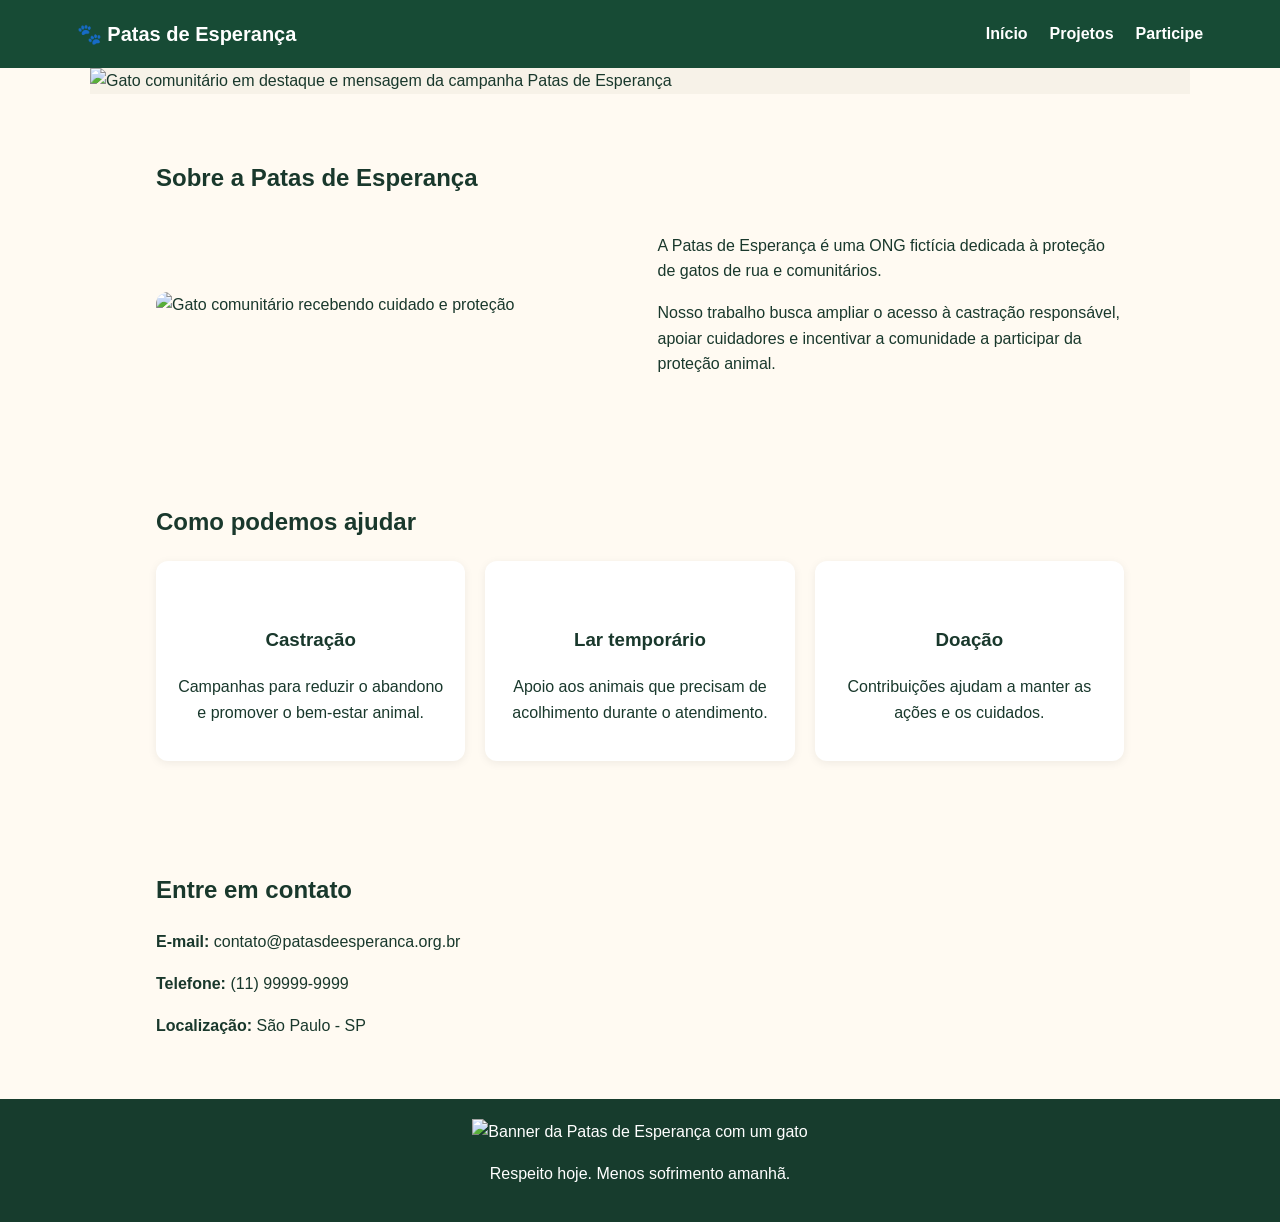
==== index.html @ e40b66d0 "Add files via upload" ====
<!DOCTYPE html>
<html lang="pt-BR">
<head>
<meta charset="UTF-8">
<meta name="viewport" content="width=device-width, initial-scale=1.0">
<title>Patas de Esperança | Início</title>
<link rel="stylesheet" href="style.css">
</head>
<body>
<header>
<nav aria-label="Navegação principal">
<a href="index.html" class="logo">🐾 Patas de Esperança</a>
<a href="index.html">Início</a>
<a href="projetos.html">Projetos</a>
<a href="cadastro.html">Participe</a>
</nav>
</header>

<main>
<section class="hero">
<img src="assets/banner-principal.png" alt="Gato comunitário em destaque e mensagem da campanha Patas de Esperança">
</section>

<section class="conteudo">
<h2>Sobre a Patas de Esperança</h2>
<div class="duas-colunas">
<img src="assets/sobre.png" alt="Gato comunitário recebendo cuidado e proteção">
<div>
<p>A Patas de Esperança é uma ONG fictícia dedicada à proteção de gatos de rua e comunitários.</p>
<p>Nosso trabalho busca ampliar o acesso à castração responsável, apoiar cuidadores e incentivar a comunidade a participar da proteção animal.</p>
</div>
</div>
</section>

<section class="conteudo">
<h2>Como podemos ajudar</h2>
<div class="cards">
<article><img src="assets/icone-castracao.png" alt=""><h3>Castração</h3><p>Campanhas para reduzir o abandono e promover o bem-estar animal.</p></article>
<article><img src="assets/icone-lar.png" alt=""><h3>Lar temporário</h3><p>Apoio aos animais que precisam de acolhimento durante o atendimento.</p></article>
<article><img src="assets/icone-doacao.png" alt=""><h3>Doação</h3><p>Contribuições ajudam a manter as ações e os cuidados.</p></article>
</div>
</section>

<section class="contato">
<h2>Entre em contato</h2>
<p><strong>E-mail:</strong> contato@patasdeesperanca.org.br</p>
<p><strong>Telefone:</strong> (11) 99999-9999</p>
<p><strong>Localização:</strong> São Paulo - SP</p>
</section>
</main>

<footer>
<img src="assets/footer.png" alt="Banner da Patas de Esperança com um gato">
<p>Respeito hoje. Menos sofrimento amanhã.</p>
</footer>
</body>
</html>
---- style.css ----
*{box-sizing:border-box}body{margin:0;font-family:Arial,sans-serif;line-height:1.6;color:#19382c;background:#fffaf2}header{background:#174b35;padding:18px 6%}nav{display:flex;gap:22px;align-items:center;flex-wrap:wrap}nav a{color:white;text-decoration:none;font-weight:bold}.logo{font-size:1.25rem;margin-right:auto}main{max-width:1100px;margin:auto}.hero{position:relative}.hero>img{width:100%;display:block}.hero-text{position:absolute;left:7%;top:20%;max-width:430px}.hero h1{font-size:2.7rem}.botao,button{display:inline-block;background:#1b7049;color:white;padding:12px 22px;border:0;border-radius:8px;text-decoration:none;font-weight:bold;cursor:pointer}.conteudo,.contato,.engajamento{padding:45px 6%}.duas-colunas,.projeto{display:grid;grid-template-columns:1fr 1fr;gap:35px;align-items:center}.duas-colunas img,.projeto img{max-width:100%;border-radius:12px}.cards{display:grid;grid-template-columns:repeat(3,1fr);gap:20px}.cards article{background:white;padding:20px;border-radius:12px;text-align:center;box-shadow:0 2px 10px #0001}.cards img{width:120px}.hero-menor img{width:100%;display:block}.projeto{padding:35px 6%}.engajamento{text-align:center;background:#edf4ed}.formulario{max-width:800px;padding:45px 20px}.formulario h1{text-align:center}form{background:white;padding:25px;border-radius:12px}fieldset{margin-bottom:25px;padding:20px;border:1px solid #b7cbbb;border-radius:8px}legend{font-weight:bold;padding:0 8px}label{display:block;margin-top:12px;font-weight:bold}input,select,textarea{width:100%;padding:11px;margin-top:5px;border:1px solid #aebdb3;border-radius:6px;font:inherit}button{margin-top:10px}footer{background:#173c2d;color:white;text-align:center;padding:20px}footer img{max-width:100%;height:auto}@media(max-width:700px){.hero-text{position:static;padding:20px}.hero h1{font-size:2rem}.duas-colunas,.projeto,.cards{grid-template-columns:1fr}.logo{width:100%;margin-right:0}}
.hero{background:#f7f2e8}.hero>img{width:100%;height:auto;display:block}
.intro-cadastro{display:grid;grid-template-columns:1fr 280px;gap:28px;align-items:center;background:#f1f3e6;padding:28px;border-radius:18px;margin-bottom:25px}
.intro-cadastro img{width:100%;border-radius:14px}
.intro-cadastro h1{font-size:2.5rem;margin-top:0}
@media(max-width:700px){.intro-cadastro{grid-template-columns:1fr}.intro-cadastro h1{font-size:2rem}}
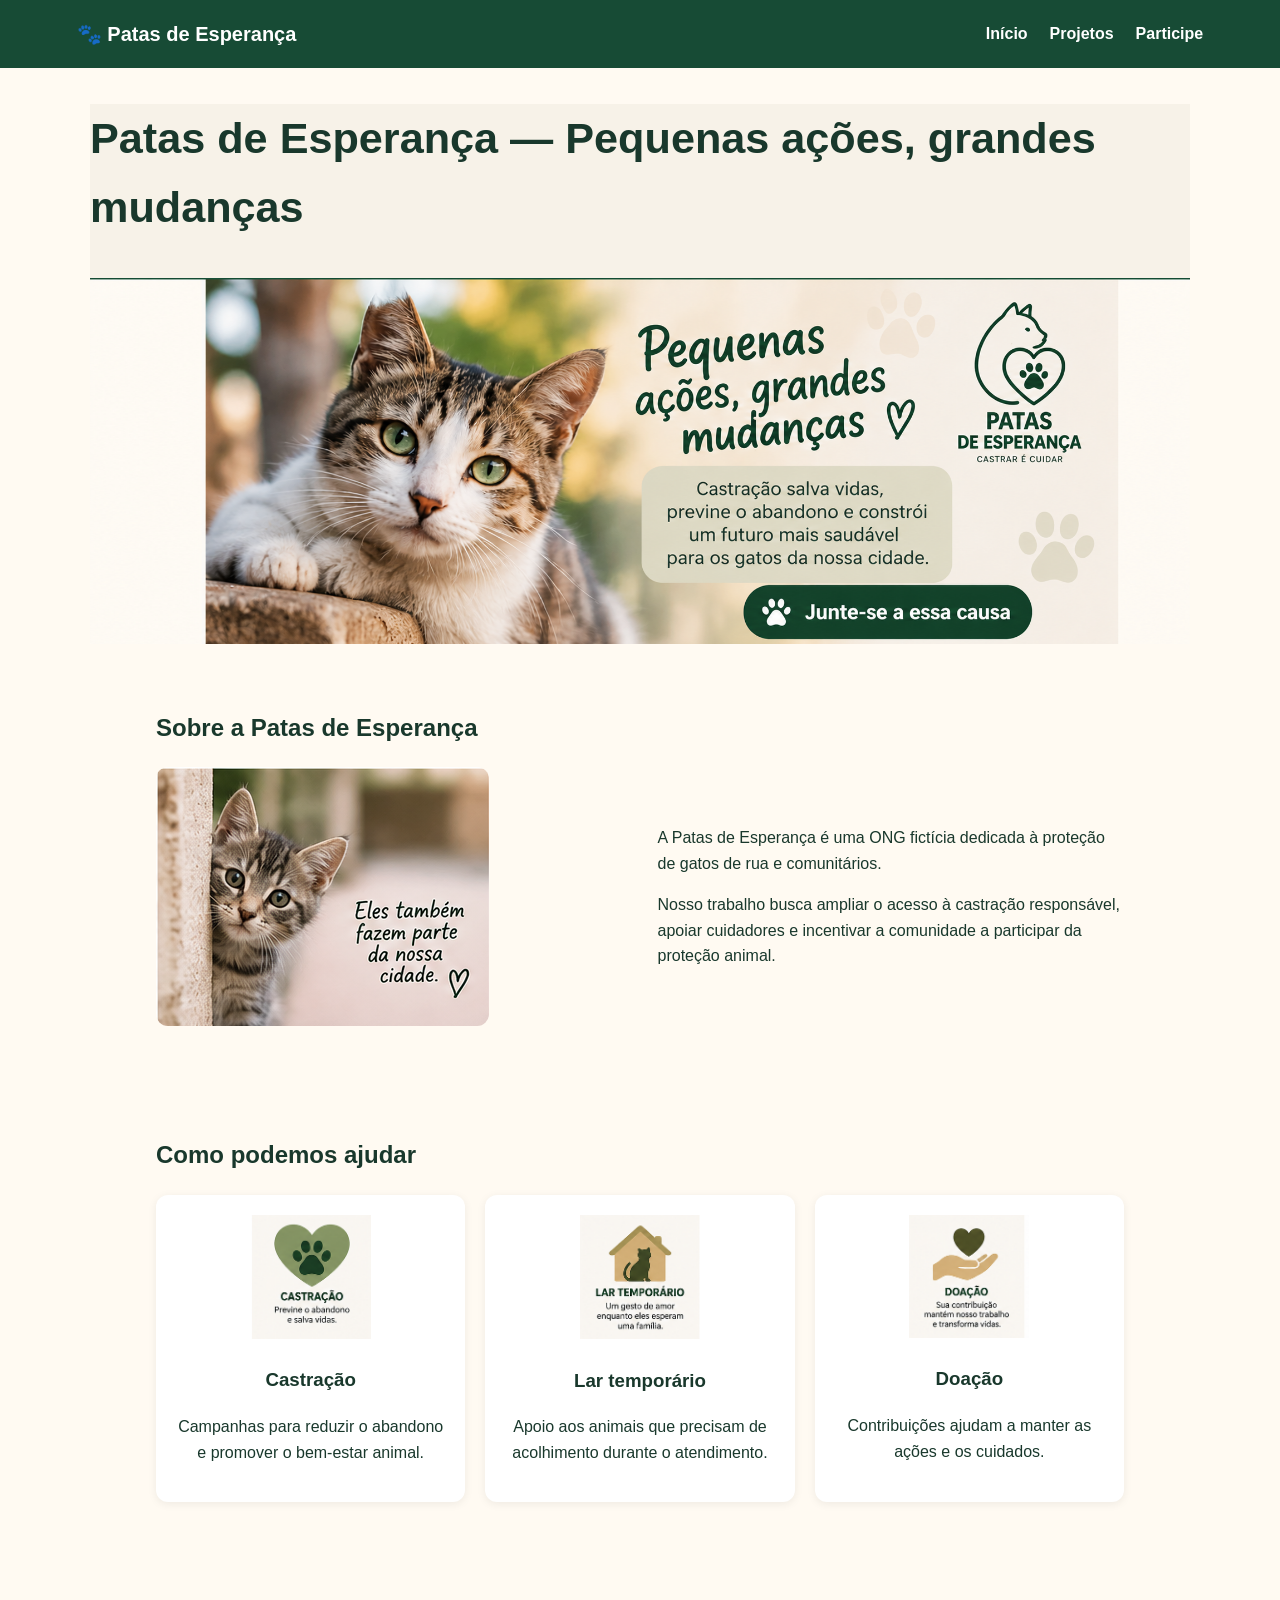
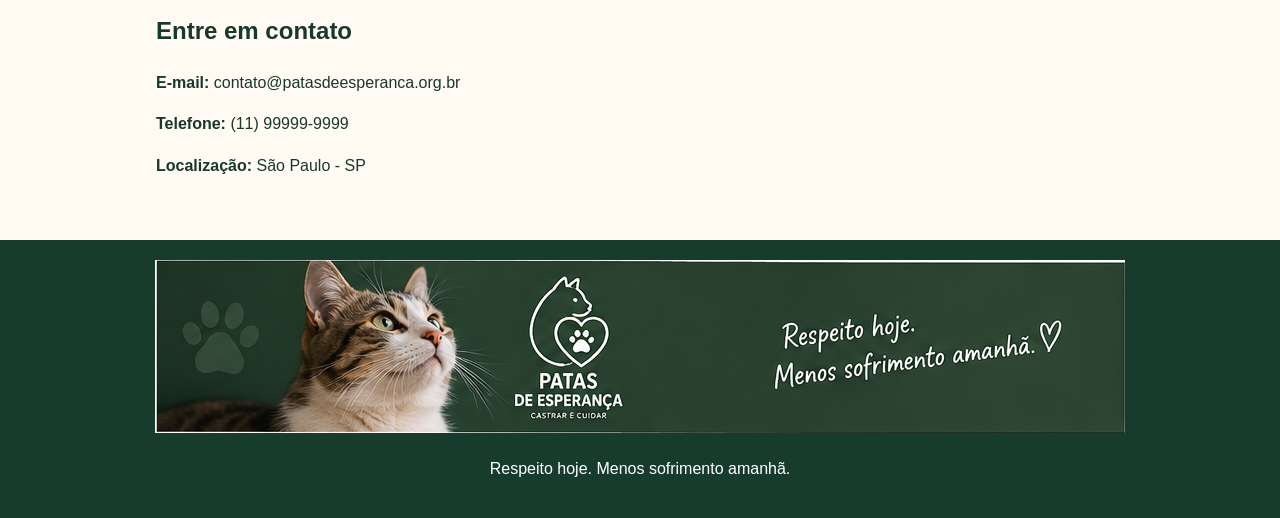
==== commit 59d712f5: "Fix image source path in index.html" ====
--- a/index.html
+++ b/index.html
@@ -18,7 +18,8 @@
 
 <main>
 <section class="hero">
-<img src="assets/banner-principal.png" alt="Gato comunitário em destaque e mensagem da campanha Patas de Esperança">
+<h1 class="sr-only">Patas de Esperança — Pequenas ações, grandes mudanças</h1>
+<img src="banner-principal.png" alt="Gato comunitário em destaque e mensagem da campanha Patas de Esperança">
 </section>
 
 <section class="conteudo">
@@ -54,4 +55,4 @@
 <p>Respeito hoje. Menos sofrimento amanhã.</p>
 </footer>
 </body>
-</html>+</html>
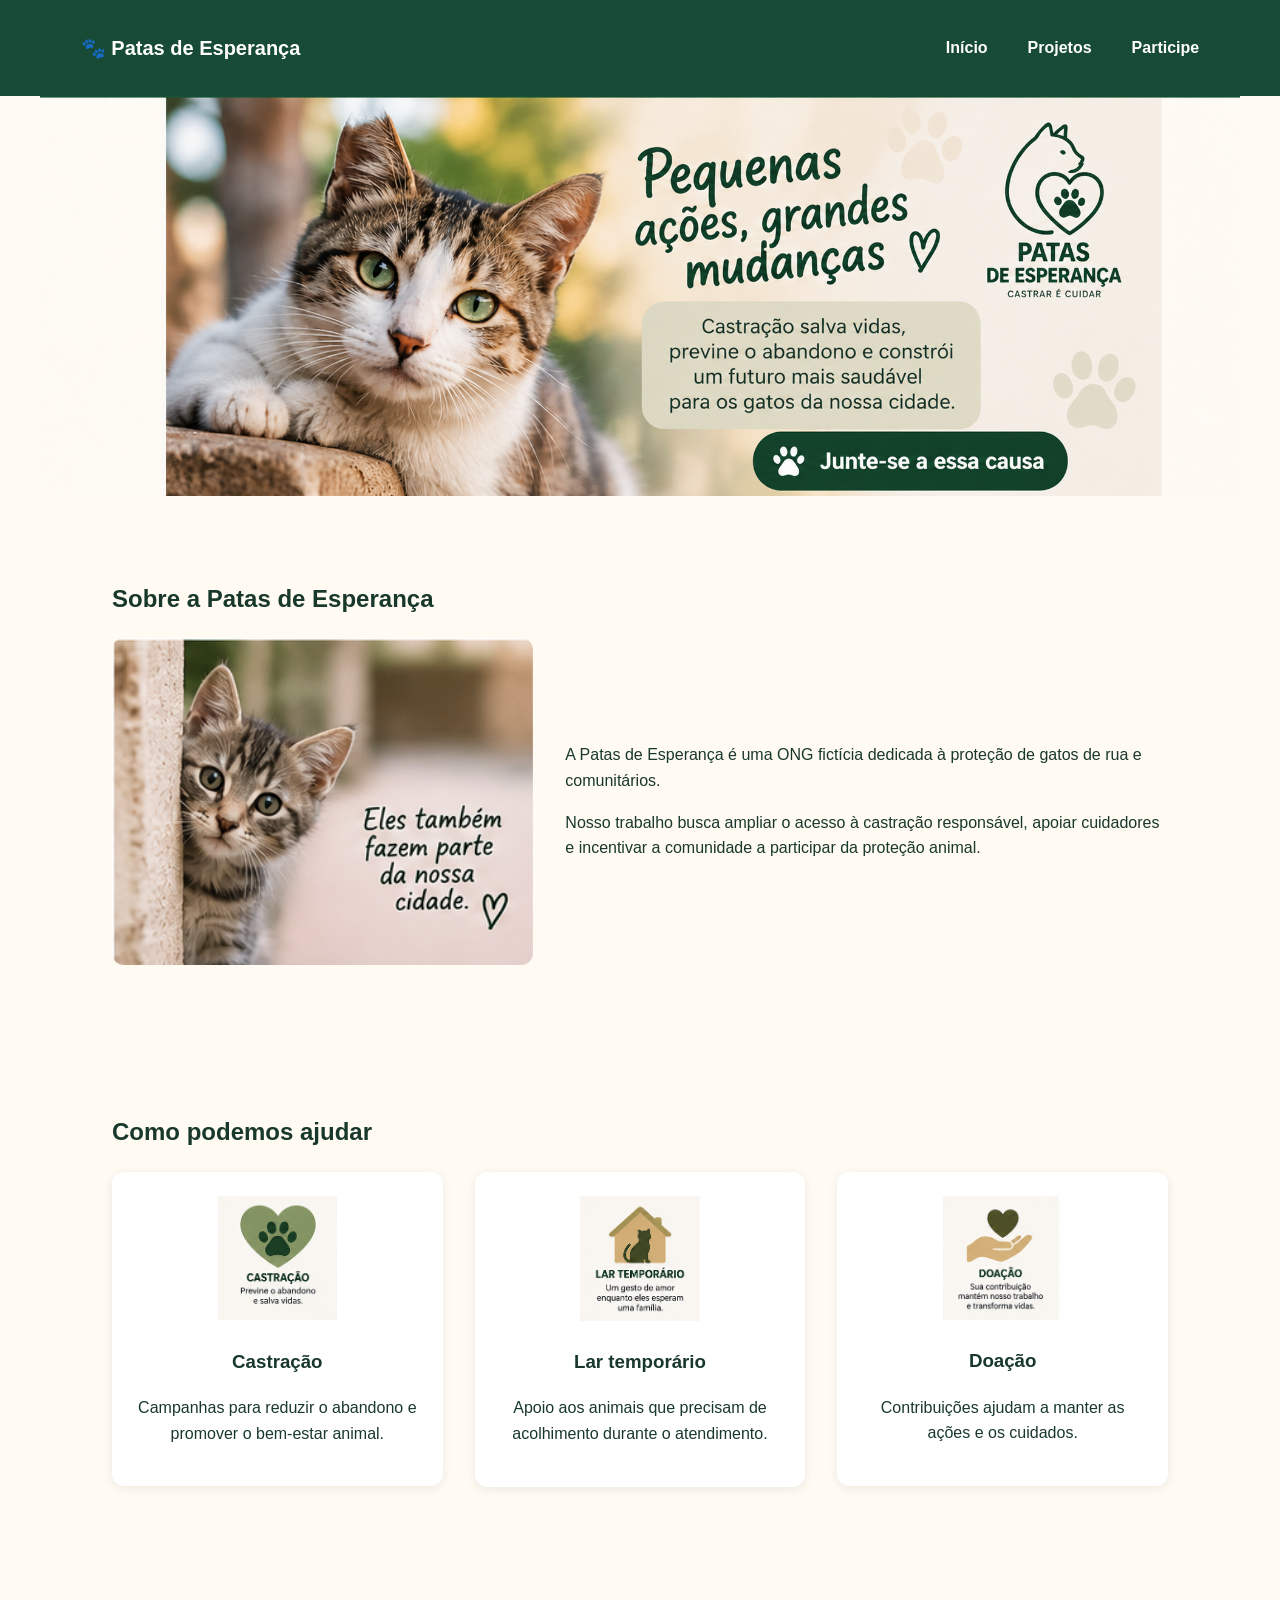
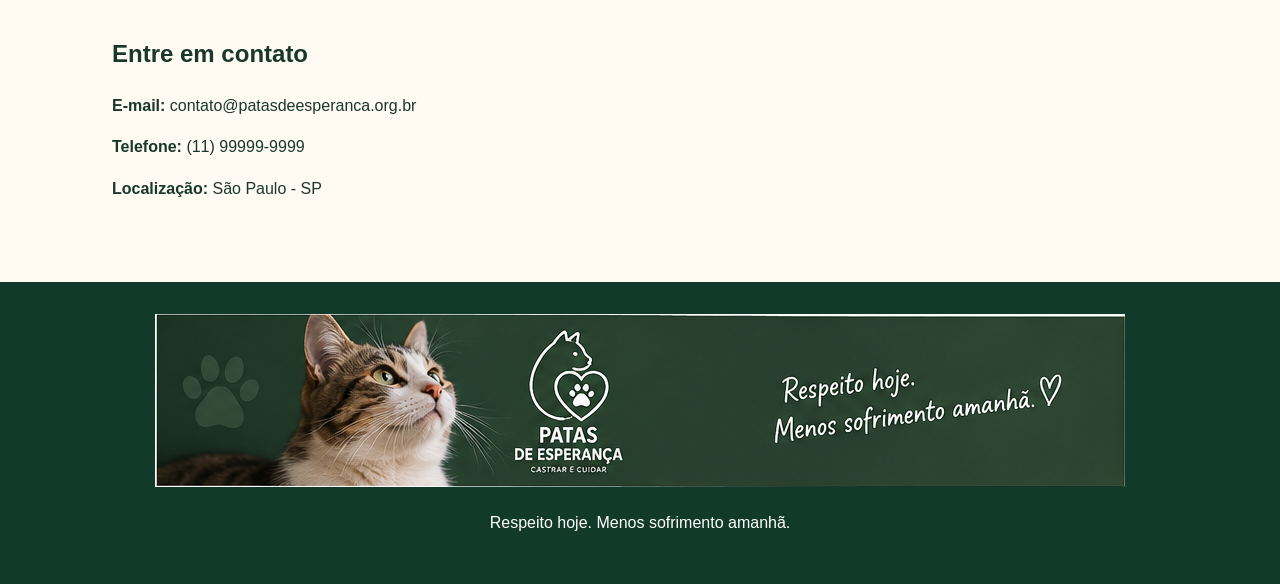
==== commit fc85612f: "Add files via upload" ====
--- a/index.html
+++ b/index.html
@@ -18,8 +18,7 @@
 
 <main>
 <section class="hero">
-<h1 class="sr-only">Patas de Esperança — Pequenas ações, grandes mudanças</h1>
-<img src="banner-principal.png" alt="Gato comunitário em destaque e mensagem da campanha Patas de Esperança">
+<img src="assets/banner-principal.png" alt="Gato comunitário em destaque e mensagem da campanha Patas de Esperança">
 </section>
 
 <section class="conteudo">
@@ -55,4 +54,4 @@
 <p>Respeito hoje. Menos sofrimento amanhã.</p>
 </footer>
 </body>
-</html>
+</html>
--- a/style.css
+++ b/style.css
@@ -1,6 +1,343 @@
-*{box-sizing:border-box}body{margin:0;font-family:Arial,sans-serif;line-height:1.6;color:#19382c;background:#fffaf2}header{background:#174b35;padding:18px 6%}nav{display:flex;gap:22px;align-items:center;flex-wrap:wrap}nav a{color:white;text-decoration:none;font-weight:bold}.logo{font-size:1.25rem;margin-right:auto}main{max-width:1100px;margin:auto}.hero{position:relative}.hero>img{width:100%;display:block}.hero-text{position:absolute;left:7%;top:20%;max-width:430px}.hero h1{font-size:2.7rem}.botao,button{display:inline-block;background:#1b7049;color:white;padding:12px 22px;border:0;border-radius:8px;text-decoration:none;font-weight:bold;cursor:pointer}.conteudo,.contato,.engajamento{padding:45px 6%}.duas-colunas,.projeto{display:grid;grid-template-columns:1fr 1fr;gap:35px;align-items:center}.duas-colunas img,.projeto img{max-width:100%;border-radius:12px}.cards{display:grid;grid-template-columns:repeat(3,1fr);gap:20px}.cards article{background:white;padding:20px;border-radius:12px;text-align:center;box-shadow:0 2px 10px #0001}.cards img{width:120px}.hero-menor img{width:100%;display:block}.projeto{padding:35px 6%}.engajamento{text-align:center;background:#edf4ed}.formulario{max-width:800px;padding:45px 20px}.formulario h1{text-align:center}form{background:white;padding:25px;border-radius:12px}fieldset{margin-bottom:25px;padding:20px;border:1px solid #b7cbbb;border-radius:8px}legend{font-weight:bold;padding:0 8px}label{display:block;margin-top:12px;font-weight:bold}input,select,textarea{width:100%;padding:11px;margin-top:5px;border:1px solid #aebdb3;border-radius:6px;font:inherit}button{margin-top:10px}footer{background:#173c2d;color:white;text-align:center;padding:20px}footer img{max-width:100%;height:auto}@media(max-width:700px){.hero-text{position:static;padding:20px}.hero h1{font-size:2rem}.duas-colunas,.projeto,.cards{grid-template-columns:1fr}.logo{width:100%;margin-right:0}}
-.hero{background:#f7f2e8}.hero>img{width:100%;height:auto;display:block}
-.intro-cadastro{display:grid;grid-template-columns:1fr 280px;gap:28px;align-items:center;background:#f1f3e6;padding:28px;border-radius:18px;margin-bottom:25px}
-.intro-cadastro img{width:100%;border-radius:14px}
-.intro-cadastro h1{font-size:2.5rem;margin-top:0}
-@media(max-width:700px){.intro-cadastro{grid-template-columns:1fr}.intro-cadastro h1{font-size:2rem}}
+/* ==============================
+   DESIGN SYSTEM — PATAS DE ESPERANÇA
+   ============================== */
+:root {
+  /* Cores */
+  --color-primary: #174B35;
+  --color-primary-dark: #123A2A;
+  --color-primary-light: #1B7049;
+  --color-secondary: #D98E04;
+  --color-accent: #F2C94C;
+  --color-bg: #FFFAF2;
+  --color-surface: #FFFFFF;
+  --color-surface-soft: #F1F3E6;
+  --color-surface-green: #EDF4ED;
+  --color-text: #19382C;
+  --color-text-soft: #5F6F67;
+  --color-border: #B7CBBA;
+  --color-field: #AEBDB3;
+
+  /* Tipografia: 5 patamares principais */
+  --fs-body: 1rem;
+  --fs-brand: 1.25rem;
+  --fs-section: 1.5rem;
+  --fs-page: 2rem;
+  --fs-display: 2.7rem;
+
+  /* Espaçamento modular baseado em 4px */
+  --space-1: 0.25rem;
+  --space-2: 0.5rem;
+  --space-3: 0.75rem;
+  --space-4: 1rem;
+  --space-5: 1.5rem;
+  --space-6: 2rem;
+  --space-7: 3rem;
+  --space-8: 4rem;
+
+  --radius-sm: 6px;
+  --radius-md: 12px;
+  --radius-lg: 18px;
+  --shadow-sm: 0 2px 10px rgba(0, 0, 0, 0.08);
+  --transition: 180ms ease;
+}
+
+* { box-sizing: border-box; }
+
+html { scroll-behavior: smooth; }
+
+body {
+  margin: 0;
+  font-family: Arial, sans-serif;
+  font-size: var(--fs-body);
+  line-height: 1.6;
+  color: var(--color-text);
+  background: var(--color-bg);
+}
+
+img { max-width: 100%; height: auto; }
+
+a { color: inherit; }
+
+/* Cabeçalho e navegação */
+header {
+  background: var(--color-primary);
+  padding: var(--space-5) 6%;
+}
+
+nav {
+  display: flex;
+  gap: var(--space-6);
+  align-items: center;
+  flex-wrap: wrap;
+}
+
+nav a {
+  color: var(--color-surface);
+  text-decoration: none;
+  font-weight: 700;
+  padding: var(--space-2) var(--space-1);
+  border-radius: var(--radius-sm);
+  transition: background var(--transition), transform var(--transition);
+}
+
+nav a:hover,
+nav a:focus-visible {
+  background: rgba(255, 255, 255, 0.14);
+  outline: 2px solid var(--color-accent);
+  outline-offset: 2px;
+}
+
+nav a:hover { transform: translateY(-1px); }
+
+.logo {
+  font-size: var(--fs-brand);
+  margin-right: auto;
+}
+
+main {
+  width: min(1200px, 100%);
+  margin: 0 auto;
+}
+
+/* Áreas visuais */
+.hero {
+  position: relative;
+  background: #F7F2E8;
+}
+
+.hero > img,
+.hero-menor > img {
+  width: 100%;
+  display: block;
+}
+
+.hero-text {
+  position: absolute;
+  left: 7%;
+  top: 20%;
+  max-width: 430px;
+}
+
+.hero h1 { font-size: var(--fs-display); }
+
+/* Botões e links de ação */
+.botao,
+button {
+  display: inline-block;
+  background: var(--color-primary-light);
+  color: var(--color-surface);
+  padding: var(--space-3) var(--space-5);
+  border: 0;
+  border-radius: 8px;
+  text-decoration: none;
+  font-weight: 700;
+  cursor: pointer;
+  transition: transform var(--transition), box-shadow var(--transition), background var(--transition);
+}
+
+.botao:hover,
+button:hover {
+  background: var(--color-primary);
+  transform: translateY(-2px);
+  box-shadow: var(--shadow-sm);
+}
+
+.botao:focus-visible,
+button:focus-visible {
+  outline: 3px solid var(--color-accent);
+  outline-offset: 3px;
+}
+
+/* Grid de 12 colunas */
+.conteudo,
+.contato,
+.engajamento {
+  padding: var(--space-8) 6%;
+}
+
+.duas-colunas,
+.projeto,
+.cards,
+.intro-cadastro {
+  display: grid;
+  grid-template-columns: repeat(12, minmax(0, 1fr));
+  gap: var(--space-6);
+  align-items: center;
+}
+
+.duas-colunas > img,
+.projeto > div:first-child {
+  grid-column: span 5;
+}
+
+.duas-colunas > div,
+.projeto > div:last-child {
+  grid-column: span 7;
+}
+
+.duas-colunas img,
+.projeto img {
+  width: 100%;
+  border-radius: var(--radius-md);
+}
+
+.cards article {
+  grid-column: span 4;
+  background: var(--color-surface);
+  padding: var(--space-5);
+  border-radius: var(--radius-md);
+  text-align: center;
+  box-shadow: var(--shadow-sm);
+  transition: transform var(--transition), box-shadow var(--transition);
+}
+
+.cards article:hover {
+  transform: translateY(-4px);
+  box-shadow: 0 6px 18px rgba(0, 0, 0, 0.10);
+}
+
+.cards img { width: 120px; }
+
+.projeto { padding: var(--space-7) 6%; }
+
+.engajamento {
+  text-align: center;
+  background: var(--color-surface-green);
+}
+
+/* Formulário */
+.formulario {
+  max-width: 900px;
+  padding: var(--space-8) 20px;
+}
+
+.formulario h1 {
+  text-align: center;
+  font-size: var(--fs-page);
+}
+
+.intro-cadastro {
+  grid-template-columns: 8fr 4fr;
+  background: var(--color-surface-soft);
+  padding: var(--space-6);
+  border-radius: var(--radius-lg);
+  margin-bottom: var(--space-6);
+}
+
+.intro-cadastro > div:first-child { grid-column: span 8; }
+.intro-cadastro > img { grid-column: span 4; border-radius: var(--radius-md); }
+.intro-cadastro h1 { font-size: 2.5rem; margin-top: 0; }
+
+form {
+  background: var(--color-surface);
+  padding: var(--space-6);
+  border-radius: var(--radius-md);
+  box-shadow: var(--shadow-sm);
+}
+
+fieldset {
+  margin-bottom: var(--space-6);
+  padding: var(--space-5);
+  border: 1px solid var(--color-border);
+  border-radius: 8px;
+}
+
+legend {
+  font-weight: 700;
+  padding: 0 var(--space-2);
+}
+
+label {
+  display: block;
+  margin-top: var(--space-3);
+  font-weight: 700;
+}
+
+input,
+select,
+textarea {
+  width: 100%;
+  padding: 11px;
+  margin-top: var(--space-2);
+  border: 1px solid var(--color-field);
+  border-radius: var(--radius-sm);
+  font: inherit;
+  color: var(--color-text);
+  background: var(--color-surface);
+  transition: border-color var(--transition), box-shadow var(--transition);
+}
+
+input:focus,
+select:focus,
+textarea:focus {
+  border-color: var(--color-primary-light);
+  box-shadow: 0 0 0 3px rgba(27, 112, 73, 0.14);
+  outline: none;
+}
+
+footer {
+  background: var(--color-primary-dark);
+  color: var(--color-surface);
+  text-align: center;
+  padding: var(--space-6);
+}
+
+footer img { max-width: 100%; height: auto; }
+
+/* ==================================================
+   5 BREAKPOINTS RESPONSIVOS
+   ================================================== */
+@media (max-width: 1200px) {
+  main { width: 100%; }
+  .conteudo, .contato, .engajamento { padding-inline: 5%; }
+}
+
+@media (max-width: 992px) {
+  .duas-colunas > img, .projeto > div:first-child { grid-column: span 6; }
+  .duas-colunas > div, .projeto > div:last-child { grid-column: span 6; }
+  .cards article { grid-column: span 4; }
+  .intro-cadastro { grid-template-columns: 7fr 5fr; }
+  .intro-cadastro > div:first-child { grid-column: span 7; }
+  .intro-cadastro > img { grid-column: span 5; }
+}
+
+@media (max-width: 768px) {
+  nav { gap: var(--space-3); }
+  .logo { width: 100%; margin-right: 0; }
+  .hero-text { position: static; padding: var(--space-5); }
+  .hero h1 { font-size: var(--fs-page); }
+  .cards article { grid-column: span 6; }
+  .intro-cadastro { grid-template-columns: repeat(12, minmax(0, 1fr)); }
+  .intro-cadastro > div:first-child { grid-column: span 12; }
+  .intro-cadastro > img { grid-column: span 12; }
+}
+
+@media (max-width: 576px) {
+  .conteudo, .contato, .engajamento, .projeto { padding: var(--space-6) 5%; }
+  .duas-colunas, .projeto, .cards { grid-template-columns: repeat(12, minmax(0, 1fr)); }
+  .duas-colunas > img, .duas-colunas > div,
+  .projeto > div:first-child, .projeto > div:last-child,
+  .cards article { grid-column: span 12; }
+  .cards { gap: var(--space-4); }
+  form { padding: var(--space-5); }
+}
+
+@media (max-width: 400px) {
+  header { padding: var(--space-4); }
+  nav a { width: 100%; }
+  .hero h1, .intro-cadastro h1 { font-size: 1.8rem; }
+  .formulario { padding-inline: var(--space-3); }
+  fieldset { padding: var(--space-4); }
+}
+
+.sr-only {
+  position: absolute;
+  width: 1px;
+  height: 1px;
+  padding: 0;
+  margin: -1px;
+  overflow: hidden;
+  clip: rect(0, 0, 0, 0);
+  white-space: nowrap;
+  border: 0;
+}
